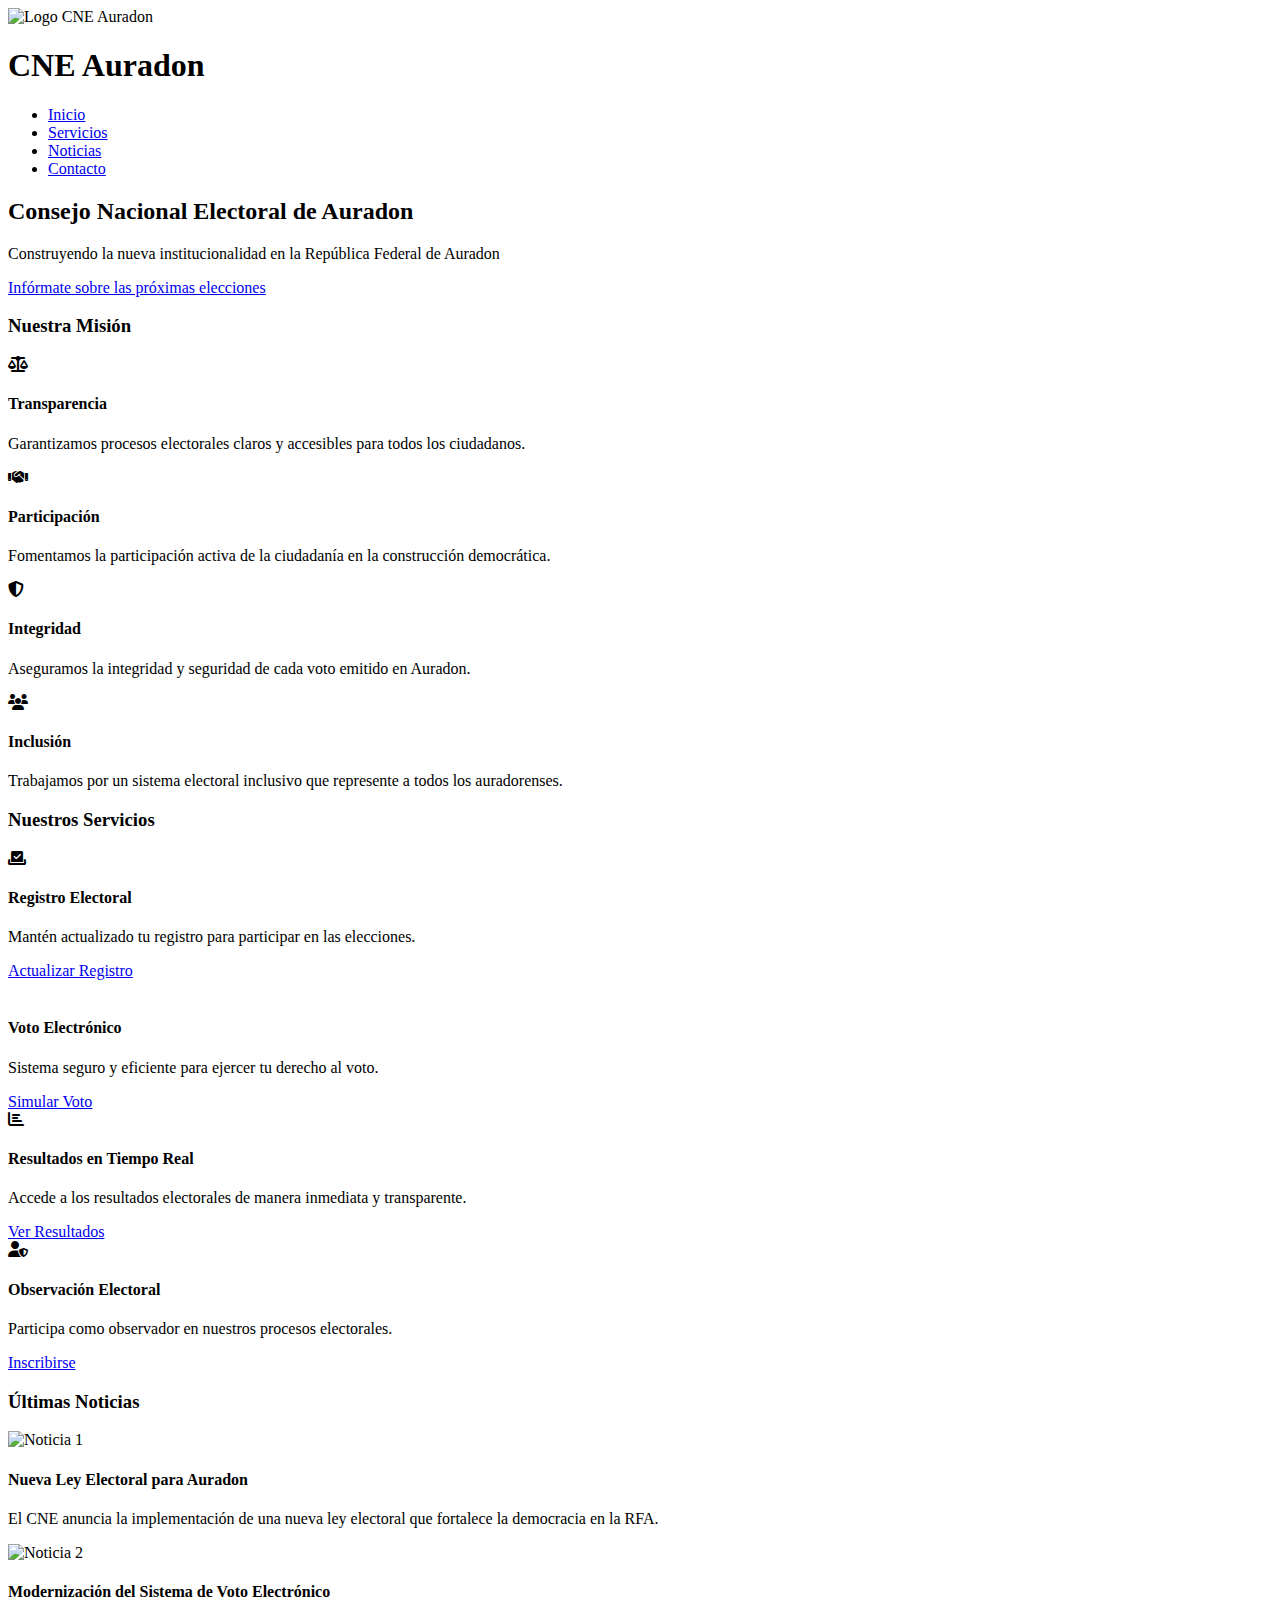
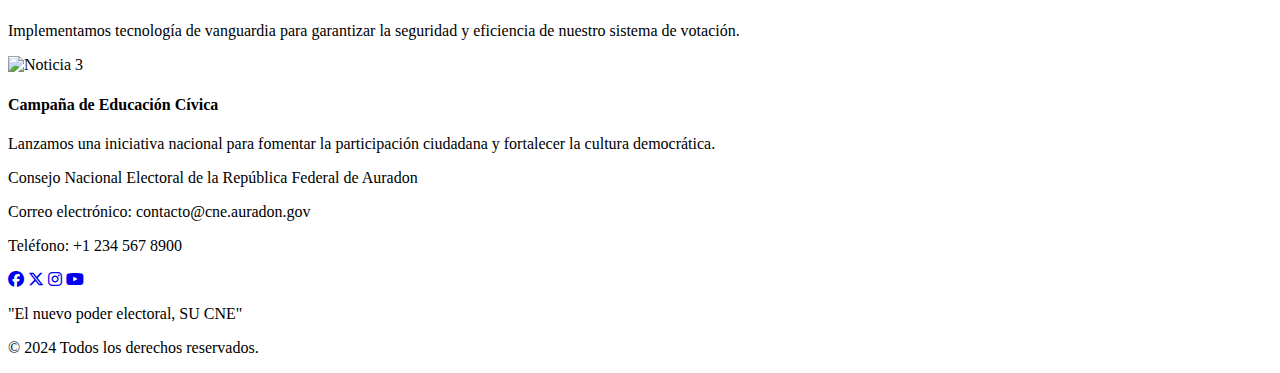
==== index.html @ 39c5f7dd "Update index.html" ====
<!DOCTYPE html>
<html lang="es">
<head>
    <meta charset="UTF-8">
    <meta name="viewport" content="width=device-width, initial-scale=1.0">
    <title>CNE - Consejo Nacional Electoral de Auradon</title>
    <link href="https://cdnjs.cloudflare.com/ajax/libs/font-awesome/6.4.0/css/all.min.css" rel="stylesheet">
    <link href="styles.css" rel="stylesheet">
</head>
<body>
    <header>
        <div class="container header-content">
            <div class="logo">
                <img src="https://via.placeholder.com/60" alt="Logo CNE Auradon">
                <h1>CNE Auradon</h1>
            </div>
            <nav>
                <ul>
                    <li><a href="#inicio">Inicio</a></li>
                    <li><a href="#servicios">Servicios</a></li>
                    <li><a href="#noticias">Noticias</a></li>
                    <li><a href="#contacto">Contacto</a></li>
                </ul>
            </nav>
        </div>
    </header>

    <section id="inicio" class="hero">
        <div class="hero-content">
            <h2>Consejo Nacional Electoral de Auradon</h2>
            <p>Construyendo la nueva institucionalidad en la República Federal de Auradon</p>
            <a href="#" class="btn">Infórmate sobre las próximas elecciones</a>
        </div>
    </section>

    <section class="features">
        <div class="container">
            <h3>Nuestra Misión</h3>
            <div class="feature-grid">
                <div class="feature-item">
                    <i class="fas fa-balance-scale"></i>
                    <h4>Transparencia</h4>
                    <p>Garantizamos procesos electorales claros y accesibles para todos los ciudadanos.</p>
                </div>
                <div class="feature-item">
                    <i class="fas fa-handshake"></i>
                    <h4>Participación</h4>
                    <p>Fomentamos la participación activa de la ciudadanía en la construcción democrática.</p>
                </div>
                <div class="feature-item">
                    <i class="fas fa-shield-alt"></i>
                    <h4>Integridad</h4>
                    <p>Aseguramos la integridad y seguridad de cada voto emitido en Auradon.</p>
                </div>
                <div class="feature-item">
                    <i class="fas fa-users"></i>
                    <h4>Inclusión</h4>
                    <p>Trabajamos por un sistema electoral inclusivo que represente a todos los auradorenses.</p>
                </div>
            </div>
        </div>
    </section>

    <section id="servicios" class="services">
        <div class="container">
            <h3>Nuestros Servicios</h3>
            <div class="service-grid">
                <div class="service-item">
                    <i class="fas fa-vote-yea"></i>
                    <h4>Registro Electoral</h4>
                    <p>Mantén actualizado tu registro para participar en las elecciones.</p>
                    <a href="#" class="btn">Actualizar Registro</a>
                </div>
                <div class="service-item">
                    <i class="fas fa-ballot"></i>
                    <h4>Voto Electrónico</h4>
                    <p>Sistema seguro y eficiente para ejercer tu derecho al voto.</p>
                    <a href="#" class="btn">Simular Voto</a>
                </div>
                <div class="service-item">
                    <i class="fas fa-chart-bar"></i>
                    <h4>Resultados en Tiempo Real</h4>
                    <p>Accede a los resultados electorales de manera inmediata y transparente.</p>
                    <a href="#" class="btn">Ver Resultados</a>
                </div>
                <div class="service-item">
                    <i class="fas fa-user-shield"></i>
                    <h4>Observación Electoral</h4>
                    <p>Participa como observador en nuestros procesos electorales.</p>
                    <a href="#" class="btn">Inscribirse</a>
                </div>
            </div>
        </div>
    </section>

    <section id="noticias" class="news">
        <div class="container">
            <h3>Últimas Noticias</h3>
            <div class="news-grid">
                <div class="news-item">
                    <img src="https://via.placeholder.com/300x200" alt="Noticia 1">
                    <div class="news-content">
                        <h4>Nueva Ley Electoral para Auradon</h4>
                        <p>El CNE anuncia la implementación de una nueva ley electoral que fortalece la democracia en la RFA.</p>
                    </div>
                </div>
                <div class="news-item">
                    <img src="https://via.placeholder.com/300x200" alt="Noticia 2">
                    <div class="news-content">
                        <h4>Modernización del Sistema de Voto Electrónico</h4>
                        <p>Implementamos tecnología de vanguardia para garantizar la seguridad y eficiencia de nuestro sistema de votación.</p>
                    </div>
                </div>
                <div class="news-item">
                    <img src="https://via.placeholder.com/300x200" alt="Noticia 3">
                    <div class="news-content">
                        <h4>Campaña de Educación Cívica</h4>
                        <p>Lanzamos una iniciativa nacional para fomentar la participación ciudadana y fortalecer la cultura democrática.</p>
                    </div>
                </div>
            </div>
        </div>
    </section>

    <footer id="contacto">
        <div class="container footer-content">
            <div class="footer-info">
                <p>Consejo Nacional Electoral de la República Federal de Auradon</p>
                <p>Correo electrónico: contacto@cne.auradon.gov</p>
                <p>Teléfono: +1 234 567 8900</p>
            </div>
            <div class="footer-social">
                <a href="#" target="_blank"><i class="fab fa-facebook"></i></a>
                <a href="#" target="_blank"><i class="fab fa-x-twitter"></i></a>
                <a href="#" target="_blank"><i class="fab fa-instagram"></i></a>
                <a href="#" target="_blank"><i class="fab fa-youtube"></i></a>
            </div>
        </div>
        <div class="slogan">
            <p>"El nuevo poder electoral, SU CNE"</p>
        </div>
        <p>&copy; 2024 Todos los derechos reservados.</p>
    </footer>
</body>
</html>
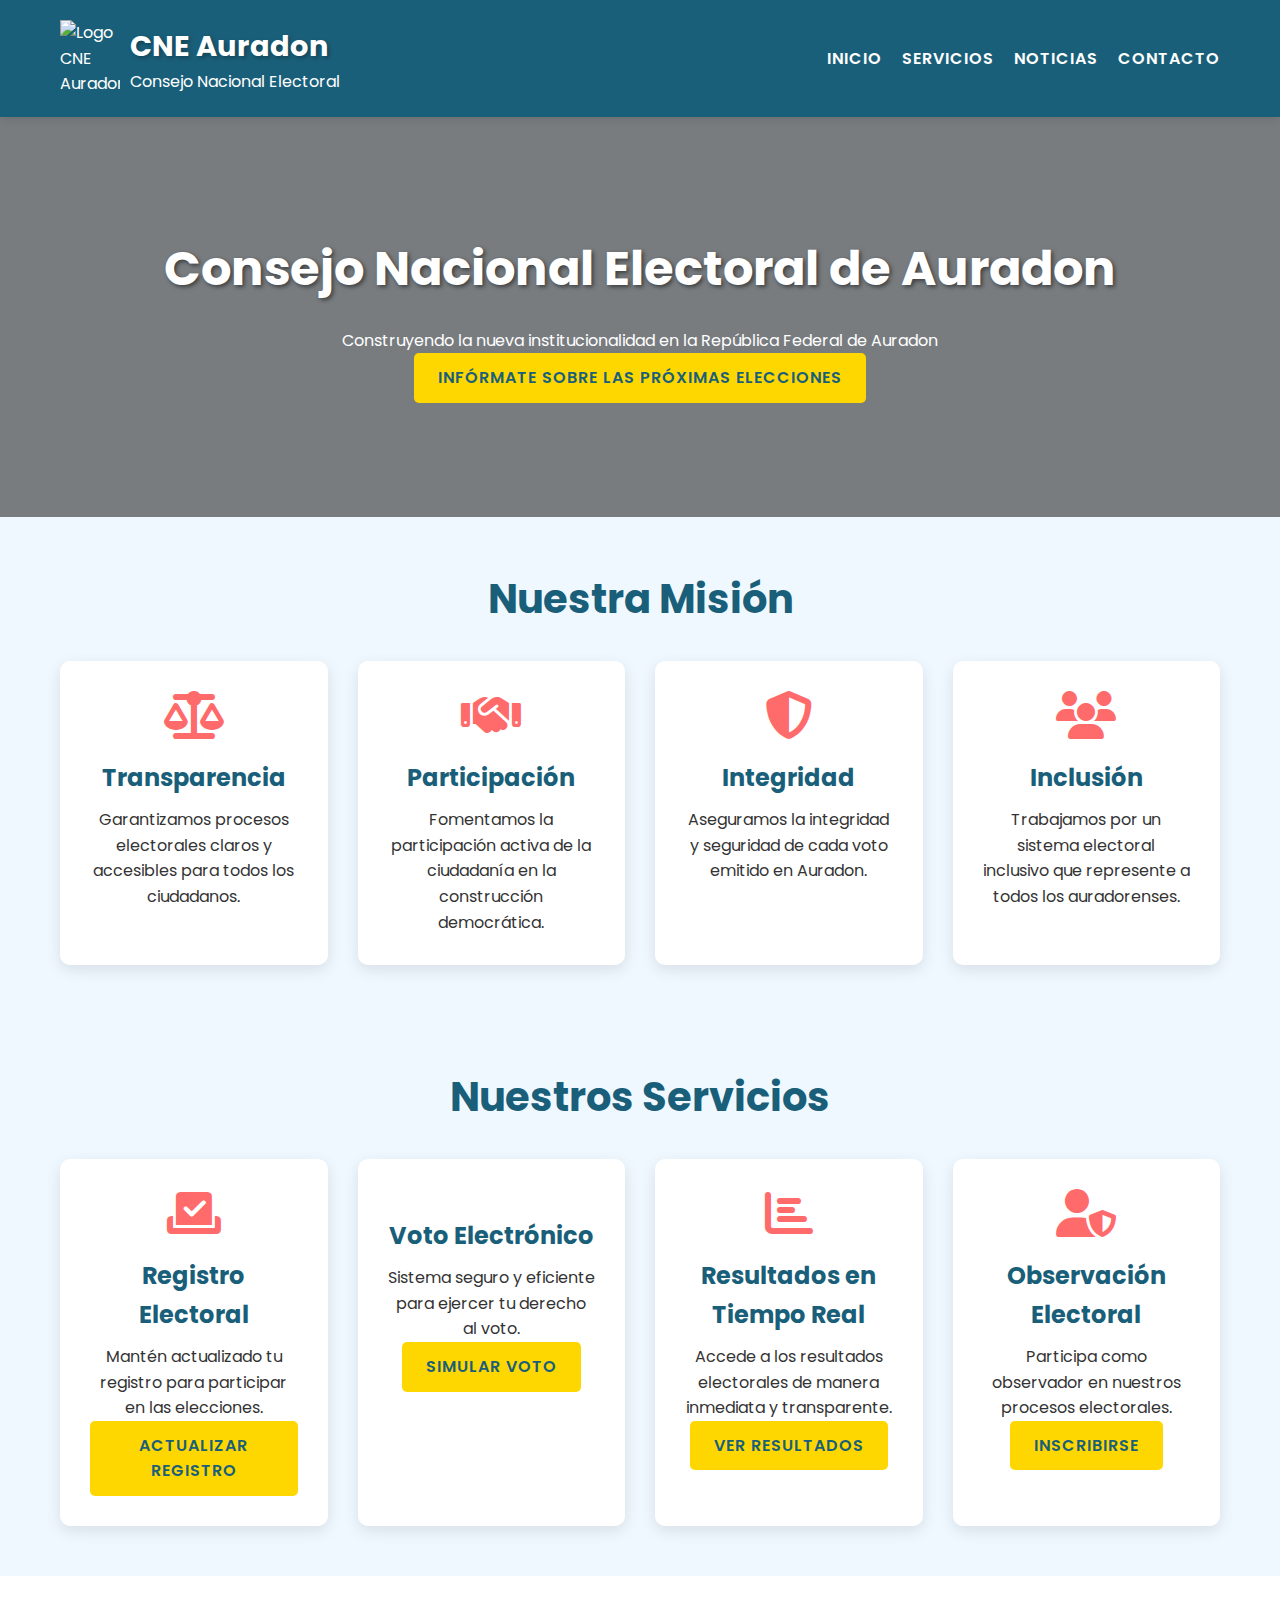
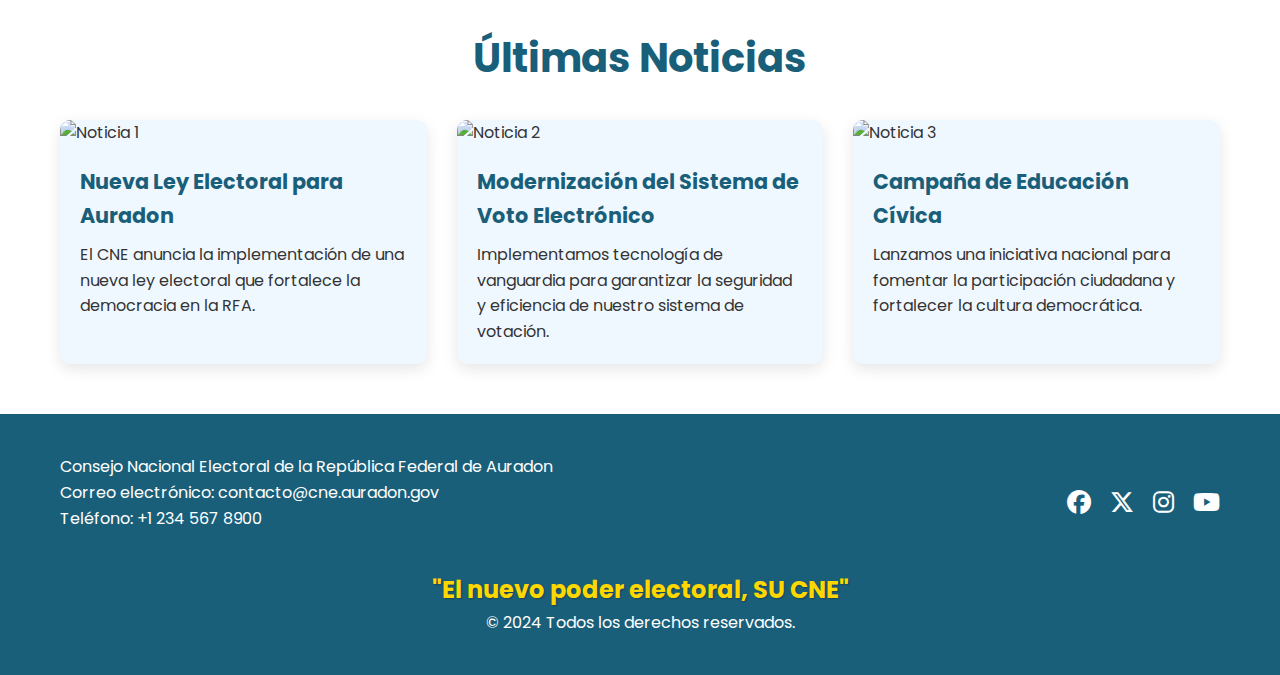
==== commit a0c446a3: "Update index.html" ====
--- a/index.html
+++ b/index.html
@@ -11,8 +11,11 @@
     <header>
         <div class="container header-content">
             <div class="logo">
-                <img src="https://via.placeholder.com/60" alt="Logo CNE Auradon">
-                <h1>CNE Auradon</h1>
+                <img src="images/images.png" alt="Logo CNE Auradon">
+                <div class="logo-text">
+                    <h1>CNE Auradon</h1>
+                    <p>Consejo Nacional Electoral</p>
+                </div>
             </div>
             <nav>
                 <ul>
@@ -24,6 +27,7 @@
             </nav>
         </div>
     </header>
+
 
     <section id="inicio" class="hero">
         <div class="hero-content">
@@ -69,14 +73,15 @@
                     <i class="fas fa-vote-yea"></i>
                     <h4>Registro Electoral</h4>
                     <p>Mantén actualizado tu registro para participar en las elecciones.</p>
-                    <a href="#" class="btn">Actualizar Registro</a>
+                    <a href="registro.html" class="btn">Actualizar Registro</a>
                 </div>
                 <div class="service-item">
-                    <i class="fas fa-ballot"></i>
+                    <i class="fas fa-box-ballot"></i> <!-- Icono agregado -->
                     <h4>Voto Electrónico</h4>
                     <p>Sistema seguro y eficiente para ejercer tu derecho al voto.</p>
                     <a href="#" class="btn">Simular Voto</a>
                 </div>
+                
                 <div class="service-item">
                     <i class="fas fa-chart-bar"></i>
                     <h4>Resultados en Tiempo Real</h4>
--- a/styles.css
+++ b/styles.css
@@ -0,0 +1,287 @@
+@import url('https://fonts.googleapis.com/css2?family=Poppins:wght@300;400;600;700&display=swap');
+
+:root {
+    --primary-color: #1a5f7a;
+    --secondary-color: #ffd700;
+    --background-color: #f0f8ff;
+    --text-color: #333;
+    --highlight-color: #ff6b6b;
+}
+
+* {
+    margin: 0;
+    padding: 0;
+    box-sizing: border-box;
+}
+
+body {
+    font-family: 'Poppins', sans-serif;
+    background-color: var(--background-color);
+    color: var(--text-color);
+    line-height: 1.6;
+}
+
+.container {
+    max-width: 1200px;
+    margin: 0 auto;
+    padding: 0 20px;
+}
+
+header {
+    background-color: var(--primary-color);
+    color: white;
+    padding: 20px 0;
+    box-shadow: 0 2px 10px rgba(0,0,0,0.1);
+}
+
+.header-content {
+    display: flex;
+    justify-content: space-between;
+    align-items: center;
+}
+
+.logo {
+    display: flex;
+    align-items: center;
+}
+
+.logo img {
+    width: 60px;
+    margin-right: 10px;
+}
+
+.logo h1 {
+    font-size: 1.8rem;
+    font-weight: 700;
+    text-shadow: 2px 2px 4px rgba(0,0,0,0.3);
+}
+
+nav ul {
+    display: flex;
+    list-style: none;
+}
+
+nav ul li {
+    margin-left: 20px;
+}
+
+nav ul li a {
+    color: white;
+    text-decoration: none;
+    font-weight: 600;
+    transition: color 0.3s ease;
+    text-transform: uppercase;
+    letter-spacing: 1px;
+}
+
+nav ul li a:hover {
+    color: var(--secondary-color);
+}
+
+.hero {
+    background-image: url('https://via.placeholder.com/1920x600');
+    background-size: cover;
+    background-position: center;
+    height: 400px;
+    display: flex;
+    align-items: center;
+    justify-content: center;
+    text-align: center;
+    color: white;
+    position: relative;
+}
+
+.hero::before {
+    content: '';
+    position: absolute;
+    top: 0;
+    left: 0;
+    right: 0;
+    bottom: 0;
+    background: rgba(0,0,0,0.5);
+}
+
+.hero-content {
+    position: relative;
+    z-index: 1;
+}
+
+.hero h2 {
+    font-size: 3rem;
+    margin-bottom: 20px;
+    text-shadow: 2px 2px 4px rgba(0,0,0,0.5);
+}
+
+.btn {
+    display: inline-block;
+    background-color: var(--secondary-color);
+    color: var(--primary-color);
+    padding: 12px 24px;
+    text-decoration: none;
+    border-radius: 5px;
+    transition: all 0.3s ease;
+    font-weight: 600;
+    text-transform: uppercase;
+    letter-spacing: 1px;
+}
+
+.btn:hover {
+    background-color: #e6c200;
+    transform: translateY(-3px);
+    box-shadow: 0 4px 8px rgba(0,0,0,0.2);
+}
+
+.features, .services {
+    padding: 50px 0;
+}
+
+.features h3, .services h3 {
+    text-align: center;
+    margin-bottom: 30px;
+    font-size: 2.5rem;
+    color: var(--primary-color);
+}
+
+.feature-grid, .service-grid {
+    display: grid;
+    grid-template-columns: repeat(auto-fit, minmax(250px, 1fr));
+    gap: 30px;
+}
+
+.feature-item, .service-item {
+    background-color: white;
+    padding: 30px;
+    border-radius: 10px;
+    box-shadow: 0 5px 15px rgba(0,0,0,0.1);
+    text-align: center;
+    transition: transform 0.3s ease;
+}
+
+.feature-item:hover, .service-item:hover {
+    transform: translateY(-5px);
+}
+
+.feature-item i, .service-item i {
+    font-size: 3rem;
+    color: var(--highlight-color);
+    margin-bottom: 20px;
+}
+
+.feature-item h4, .service-item h4 {
+    color: var(--primary-color);
+    font-size: 1.5rem;
+    margin-bottom: 10px;
+}
+
+.news {
+    padding: 50px 0;
+    background-color: white;
+}
+
+.news h3 {
+    text-align: center;
+    margin-bottom: 30px;
+    font-size: 2.5rem;
+    color: var(--primary-color);
+}
+
+.news-grid {
+    display: grid;
+    grid-template-columns: repeat(auto-fit, minmax(300px, 1fr));
+    gap: 30px;
+}
+
+.news-item {
+    background-color: var(--background-color);
+    border-radius: 10px;
+    overflow: hidden;
+    box-shadow: 0 5px 15px rgba(0,0,0,0.1);
+    transition: transform 0.3s ease;
+}
+
+.news-item:hover {
+    transform: translateY(-5px);
+}
+
+.news-item img {
+    width: 100%;
+    height: 200px;
+    object-fit: cover;
+}
+
+.news-content {
+    padding: 20px;
+}
+
+.news-item h4 {
+    margin-bottom: 10px;
+    color: var(--primary-color);
+    font-size: 1.3rem;
+}
+
+footer {
+    background-color: var(--primary-color);
+    color: white;
+    padding: 40px 0;
+    text-align: center;
+}
+
+.footer-content {
+    display: flex;
+    justify-content: space-between;
+    align-items: center;
+    flex-wrap: wrap;
+}
+
+.footer-info {
+    flex: 1;
+    text-align: left;
+    margin-bottom: 20px;
+}
+
+.footer-social {
+    flex: 1;
+    text-align: right;
+}
+
+.footer-social a {
+    color: white;
+    font-size: 1.5rem;
+    margin-left: 15px;
+    transition: color 0.3s ease;
+}
+
+.footer-social a:hover {
+    color: var(--secondary-color);
+}
+
+.slogan {
+    font-size: 1.5rem;
+    font-weight: 700;
+    margin-top: 20px;
+    color: var(--secondary-color);
+    text-shadow: 1px 1px 2px rgba(0,0,0,0.3);
+}
+
+@media (max-width: 768px) {
+    .header-content {
+        flex-direction: column;
+    }
+
+    nav ul {
+        margin-top: 20px;
+    }
+
+    .hero h2 {
+        font-size: 2rem;
+    }
+
+    .footer-content {
+        flex-direction: column;
+    }
+
+    .footer-info, .footer-social {
+        text-align: center;
+        margin-bottom: 20px;
+    }
+}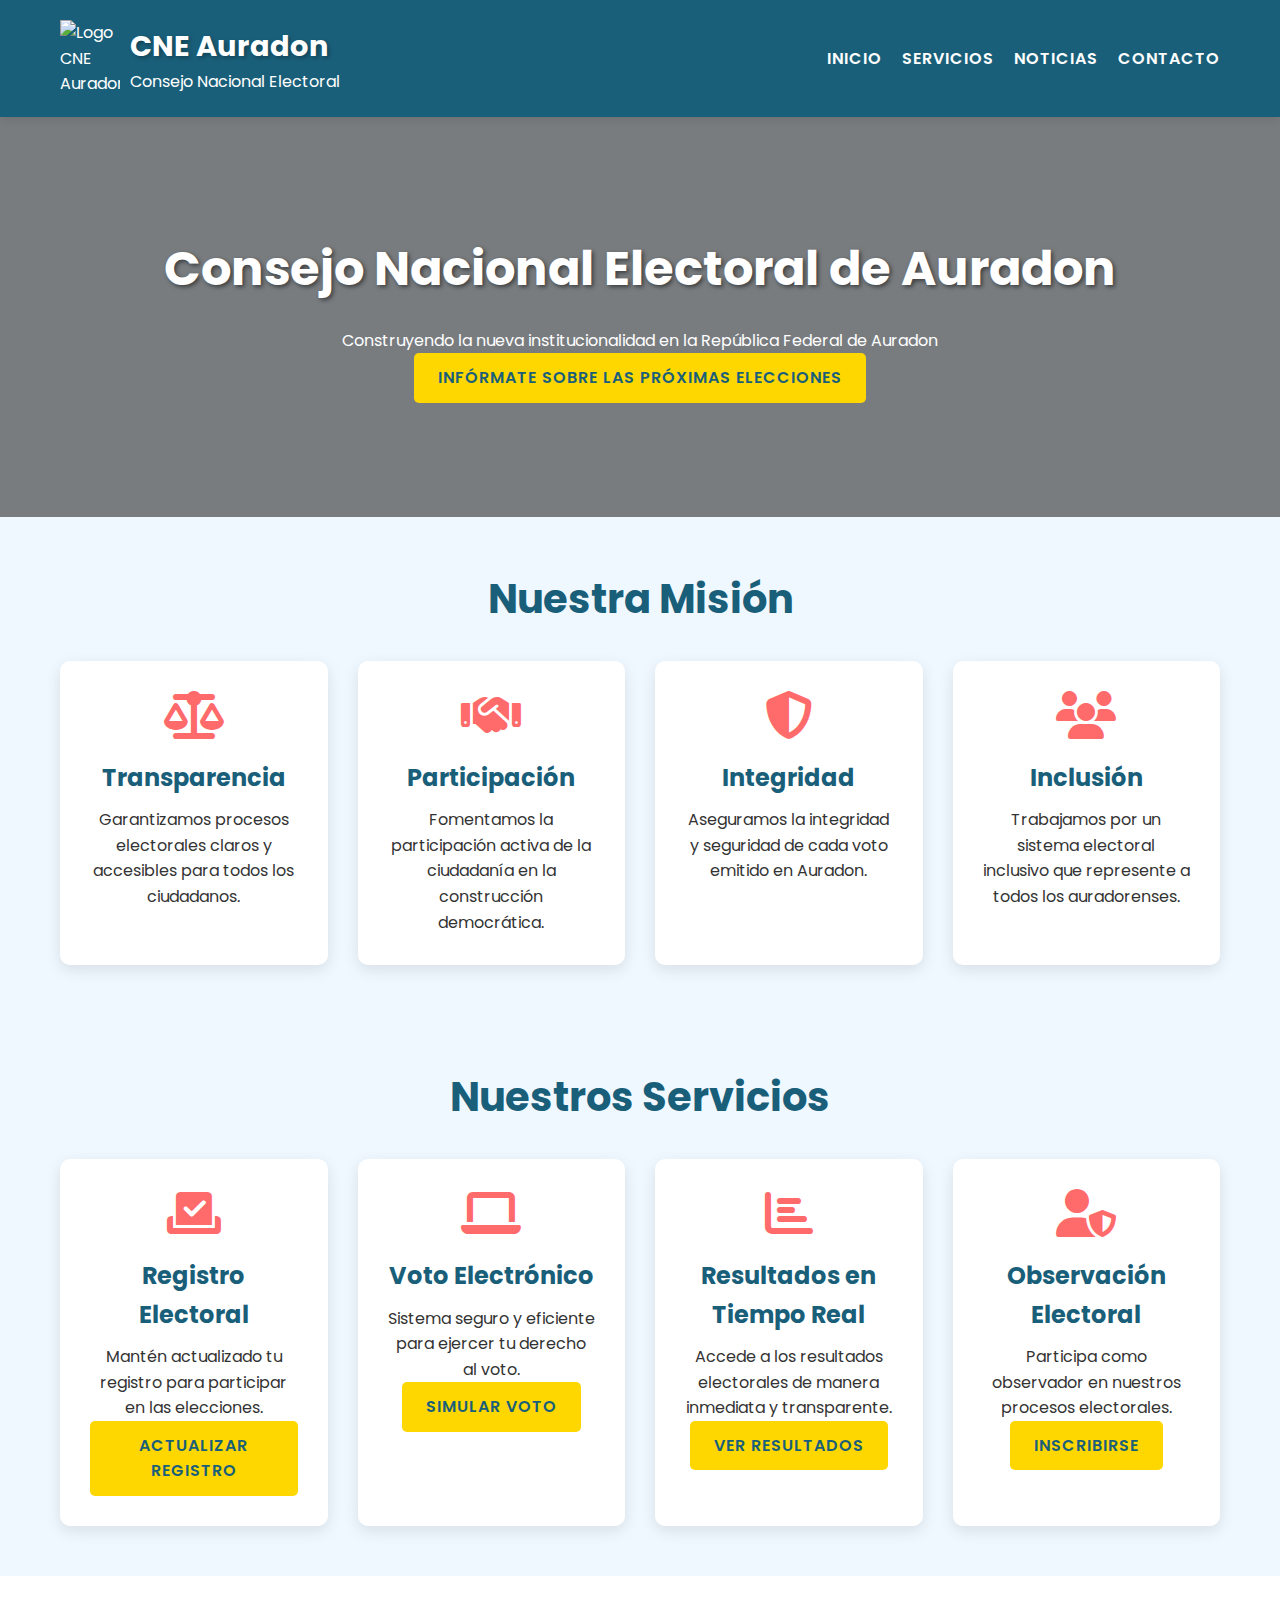
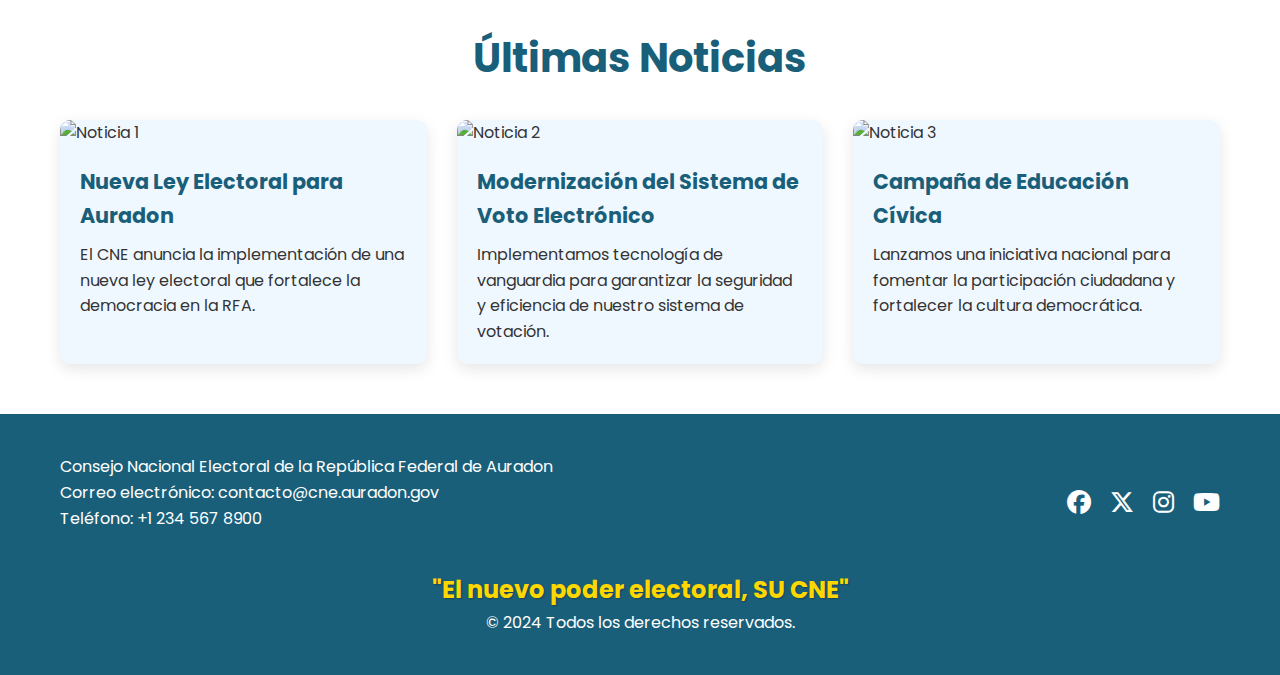
==== commit 709cbf6c: "Update index.html" ====
--- a/index.html
+++ b/index.html
@@ -76,10 +76,10 @@
                     <a href="registro.html" class="btn">Actualizar Registro</a>
                 </div>
                 <div class="service-item">
-                    <i class="fas fa-box-ballot"></i> <!-- Icono agregado -->
+                    <i class="fas fa-laptop"></i> <!-- Icono agregado -->
                     <h4>Voto Electrónico</h4>
                     <p>Sistema seguro y eficiente para ejercer tu derecho al voto.</p>
-                    <a href="#" class="btn">Simular Voto</a>
+                    <a href="voto-electronico.html" class="btn">Simular Voto</a>
                 </div>
                 
                 <div class="service-item">
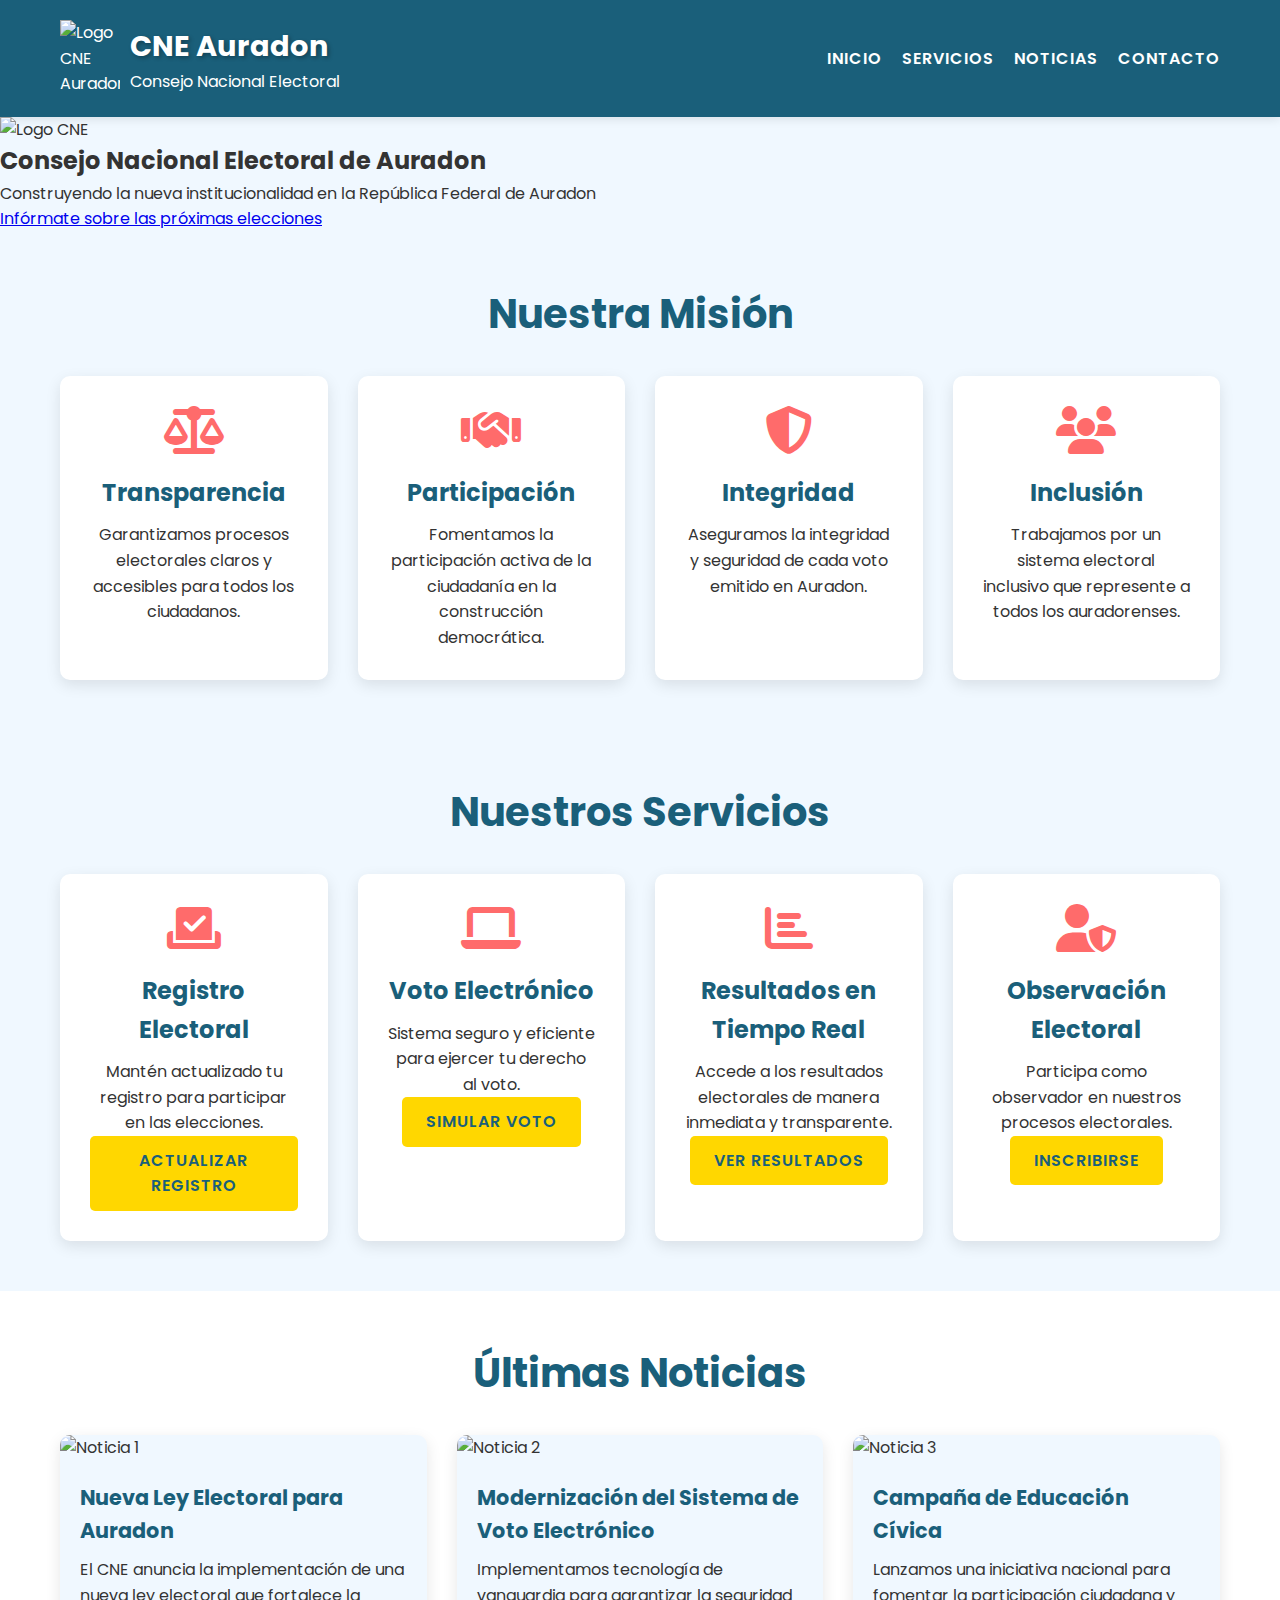
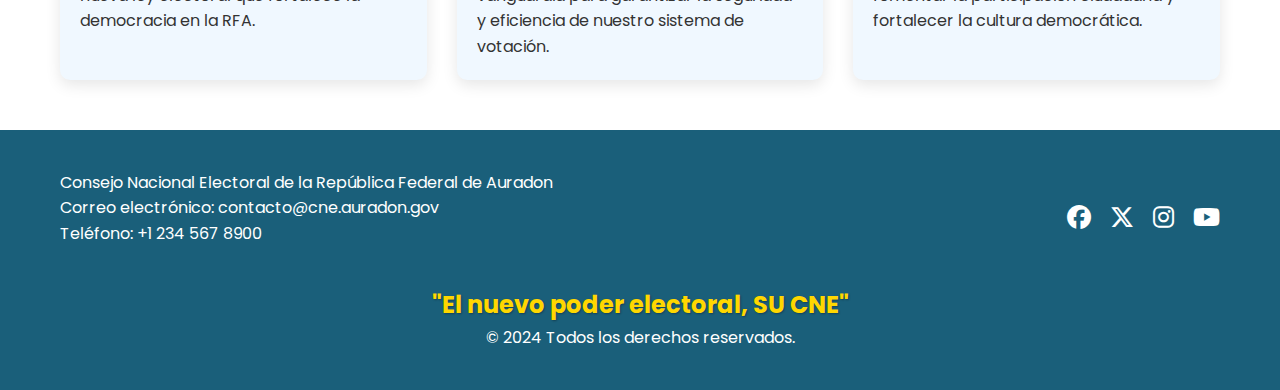
==== commit 697ac937: "Update index.html" ====
--- a/index.html
+++ b/index.html
@@ -29,11 +29,13 @@
     </header>
 
 
-    <section id="inicio" class="hero">
-        <div class="hero-content">
+    <section class="banner">
+        <!-- Imagen de fondo con el logo del CNE -->
+        <img src="images/images.png" alt="Logo CNE" class="cne-logo">
+        <div class="banner-text">
             <h2>Consejo Nacional Electoral de Auradon</h2>
             <p>Construyendo la nueva institucionalidad en la República Federal de Auradon</p>
-            <a href="#" class="btn">Infórmate sobre las próximas elecciones</a>
+            <a href="proximas-elecciones.html" class="cta-button">Infórmate sobre las próximas elecciones</a>
         </div>
     </section>
 
@@ -86,7 +88,7 @@
                     <i class="fas fa-chart-bar"></i>
                     <h4>Resultados en Tiempo Real</h4>
                     <p>Accede a los resultados electorales de manera inmediata y transparente.</p>
-                    <a href="#" class="btn">Ver Resultados</a>
+                    <a href="resultados.html" class="btn">Ver Resultados</a>
                 </div>
                 <div class="service-item">
                     <i class="fas fa-user-shield"></i>
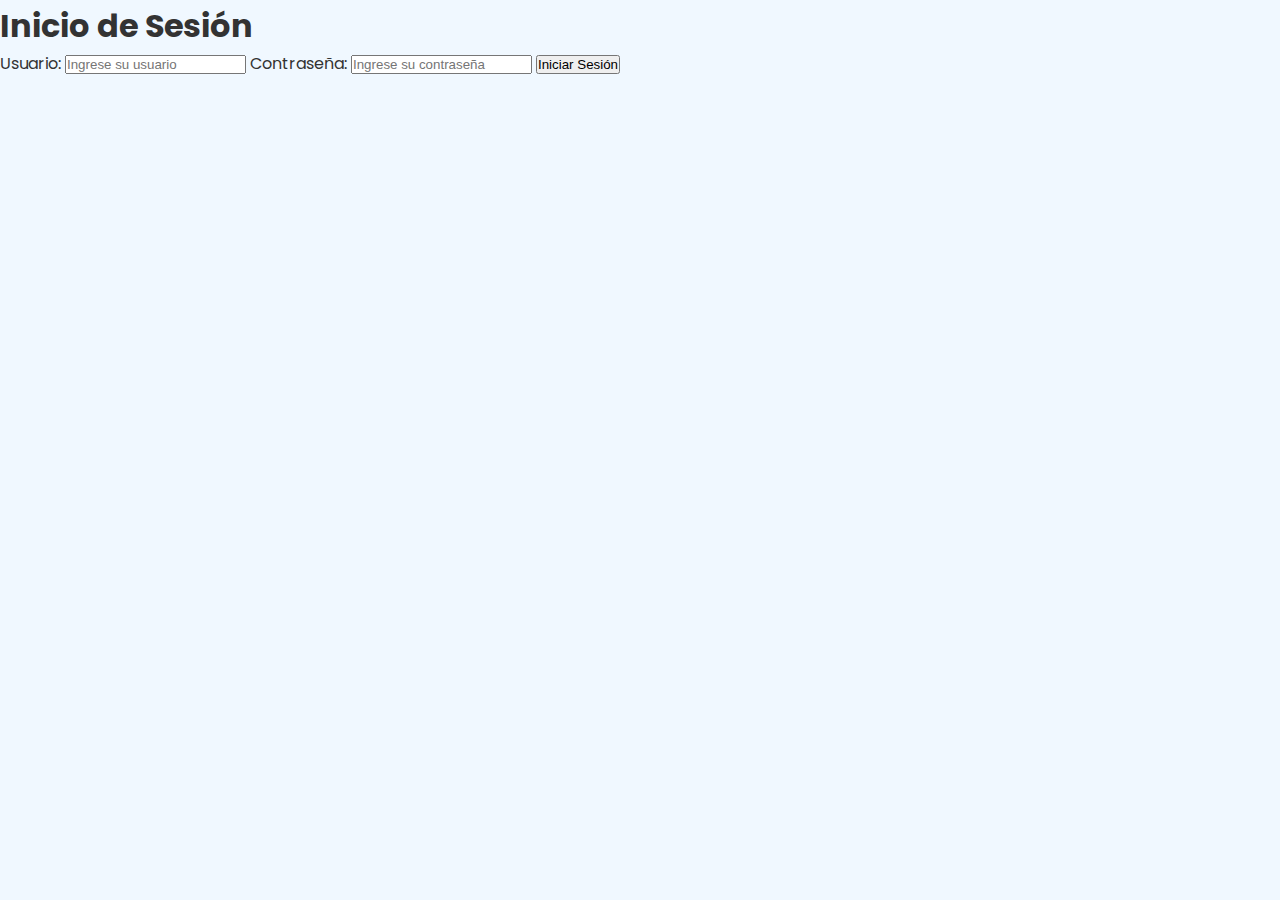
==== commit 9d88e278: "Update index.html" ====
--- a/index.html
+++ b/index.html
@@ -3,150 +3,21 @@
 <head>
     <meta charset="UTF-8">
     <meta name="viewport" content="width=device-width, initial-scale=1.0">
-    <title>CNE - Consejo Nacional Electoral de Auradon</title>
-    <link href="https://cdnjs.cloudflare.com/ajax/libs/font-awesome/6.4.0/css/all.min.css" rel="stylesheet">
-    <link href="styles.css" rel="stylesheet">
+    <title>Gestión de Notas - Inicio de Sesión</title>
+    <link rel="stylesheet" href="styles.css">
 </head>
 <body>
-    <header>
-        <div class="container header-content">
-            <div class="logo">
-                <img src="images/images.png" alt="Logo CNE Auradon">
-                <div class="logo-text">
-                    <h1>CNE Auradon</h1>
-                    <p>Consejo Nacional Electoral</p>
-                </div>
-            </div>
-            <nav>
-                <ul>
-                    <li><a href="#inicio">Inicio</a></li>
-                    <li><a href="#servicios">Servicios</a></li>
-                    <li><a href="#noticias">Noticias</a></li>
-                    <li><a href="#contacto">Contacto</a></li>
-                </ul>
-            </nav>
-        </div>
-    </header>
+    <div class="login-container">
+        <h1>Inicio de Sesión</h1>
+        <form action="principal.html" method="POST">
+            <label for="username">Usuario:</label>
+            <input type="text" id="username" name="username" placeholder="Ingrese su usuario" required>
 
+            <label for="password">Contraseña:</label>
+            <input type="password" id="password" name="password" placeholder="Ingrese su contraseña" required>
 
-    <section class="banner">
-        <!-- Imagen de fondo con el logo del CNE -->
-        <img src="images/images.png" alt="Logo CNE" class="cne-logo">
-        <div class="banner-text">
-            <h2>Consejo Nacional Electoral de Auradon</h2>
-            <p>Construyendo la nueva institucionalidad en la República Federal de Auradon</p>
-            <a href="proximas-elecciones.html" class="cta-button">Infórmate sobre las próximas elecciones</a>
-        </div>
-    </section>
-
-    <section class="features">
-        <div class="container">
-            <h3>Nuestra Misión</h3>
-            <div class="feature-grid">
-                <div class="feature-item">
-                    <i class="fas fa-balance-scale"></i>
-                    <h4>Transparencia</h4>
-                    <p>Garantizamos procesos electorales claros y accesibles para todos los ciudadanos.</p>
-                </div>
-                <div class="feature-item">
-                    <i class="fas fa-handshake"></i>
-                    <h4>Participación</h4>
-                    <p>Fomentamos la participación activa de la ciudadanía en la construcción democrática.</p>
-                </div>
-                <div class="feature-item">
-                    <i class="fas fa-shield-alt"></i>
-                    <h4>Integridad</h4>
-                    <p>Aseguramos la integridad y seguridad de cada voto emitido en Auradon.</p>
-                </div>
-                <div class="feature-item">
-                    <i class="fas fa-users"></i>
-                    <h4>Inclusión</h4>
-                    <p>Trabajamos por un sistema electoral inclusivo que represente a todos los auradorenses.</p>
-                </div>
-            </div>
-        </div>
-    </section>
-
-    <section id="servicios" class="services">
-        <div class="container">
-            <h3>Nuestros Servicios</h3>
-            <div class="service-grid">
-                <div class="service-item">
-                    <i class="fas fa-vote-yea"></i>
-                    <h4>Registro Electoral</h4>
-                    <p>Mantén actualizado tu registro para participar en las elecciones.</p>
-                    <a href="registro.html" class="btn">Actualizar Registro</a>
-                </div>
-                <div class="service-item">
-                    <i class="fas fa-laptop"></i> <!-- Icono agregado -->
-                    <h4>Voto Electrónico</h4>
-                    <p>Sistema seguro y eficiente para ejercer tu derecho al voto.</p>
-                    <a href="voto-electronico.html" class="btn">Simular Voto</a>
-                </div>
-                
-                <div class="service-item">
-                    <i class="fas fa-chart-bar"></i>
-                    <h4>Resultados en Tiempo Real</h4>
-                    <p>Accede a los resultados electorales de manera inmediata y transparente.</p>
-                    <a href="resultados.html" class="btn">Ver Resultados</a>
-                </div>
-                <div class="service-item">
-                    <i class="fas fa-user-shield"></i>
-                    <h4>Observación Electoral</h4>
-                    <p>Participa como observador en nuestros procesos electorales.</p>
-                    <a href="#" class="btn">Inscribirse</a>
-                </div>
-            </div>
-        </div>
-    </section>
-
-    <section id="noticias" class="news">
-        <div class="container">
-            <h3>Últimas Noticias</h3>
-            <div class="news-grid">
-                <div class="news-item">
-                    <img src="https://via.placeholder.com/300x200" alt="Noticia 1">
-                    <div class="news-content">
-                        <h4>Nueva Ley Electoral para Auradon</h4>
-                        <p>El CNE anuncia la implementación de una nueva ley electoral que fortalece la democracia en la RFA.</p>
-                    </div>
-                </div>
-                <div class="news-item">
-                    <img src="https://via.placeholder.com/300x200" alt="Noticia 2">
-                    <div class="news-content">
-                        <h4>Modernización del Sistema de Voto Electrónico</h4>
-                        <p>Implementamos tecnología de vanguardia para garantizar la seguridad y eficiencia de nuestro sistema de votación.</p>
-                    </div>
-                </div>
-                <div class="news-item">
-                    <img src="https://via.placeholder.com/300x200" alt="Noticia 3">
-                    <div class="news-content">
-                        <h4>Campaña de Educación Cívica</h4>
-                        <p>Lanzamos una iniciativa nacional para fomentar la participación ciudadana y fortalecer la cultura democrática.</p>
-                    </div>
-                </div>
-            </div>
-        </div>
-    </section>
-
-    <footer id="contacto">
-        <div class="container footer-content">
-            <div class="footer-info">
-                <p>Consejo Nacional Electoral de la República Federal de Auradon</p>
-                <p>Correo electrónico: contacto@cne.auradon.gov</p>
-                <p>Teléfono: +1 234 567 8900</p>
-            </div>
-            <div class="footer-social">
-                <a href="#" target="_blank"><i class="fab fa-facebook"></i></a>
-                <a href="#" target="_blank"><i class="fab fa-x-twitter"></i></a>
-                <a href="#" target="_blank"><i class="fab fa-instagram"></i></a>
-                <a href="#" target="_blank"><i class="fab fa-youtube"></i></a>
-            </div>
-        </div>
-        <div class="slogan">
-            <p>"El nuevo poder electoral, SU CNE"</p>
-        </div>
-        <p>&copy; 2024 Todos los derechos reservados.</p>
-    </footer>
+            <button type="submit">Iniciar Sesión</button>
+        </form>
+    </div>
 </body>
-</html>+</html>
--- a/styles.css
+++ b/styles.css
@@ -8,6 +8,7 @@
     --highlight-color: #ff6b6b;
 }
 
+
 * {
     margin: 0;
     padding: 0;
@@ -40,21 +41,16 @@
     align-items: center;
 }
 
-.logo {
-    display: flex;
-    align-items: center;
-}
-
-.logo img {
-    width: 60px;
-    margin-right: 10px;
-}
-
-.logo h1 {
-    font-size: 1.8rem;
-    font-weight: 700;
-    text-shadow: 2px 2px 4px rgba(0,0,0,0.3);
-}
+@import url('https://fonts.googleapis.com/css2?family=Poppins:wght@300;400;600;700&display=swap');
+
+:root {
+    --primary-color: #1a5f7a;
+    --secondary-color: #ffd700;
+    --background-color: #f0f8ff;
+    --text-color: #333;
+    --highlight-color: #ff6b6b;
+}
+
 
 nav ul {
     display: flex;
@@ -268,20 +264,189 @@
         flex-direction: column;
     }
 
+    .logo {
+        margin-bottom: 20px;
+    }
+
+    .logo img {
+        width: 100px;
+    }
+
+    .logo h1 {
+        font-size: 2rem;
+    }
+
+    .logo p {
+        font-size: 1rem;
+    }
+
     nav ul {
         margin-top: 20px;
     }
-
-    .hero h2 {
-        font-size: 2rem;
-    }
-
-    .footer-content {
-        flex-direction: column;
-    }
-
-    .footer-info, .footer-social {
-        text-align: center;
-        margin-bottom: 20px;
-    }
-}+/* Estilos para la página de Registro Electoral */
+.registro {
+    padding: 50px 0;
+    background-color: var(--background-color);
+    text-align: center;
+}
+
+.registro h2 {
+    font-size: 2.5rem;
+    color: var(--primary-color);
+    margin-bottom: 20px;
+}
+
+.registro p {
+    margin-bottom: 30px;
+    color: var(--text-color);
+    font-size: 1.2rem;
+}
+
+.form-registro {
+    max-width: 600px;
+    margin: 0 auto;
+    background-color: white;
+    padding: 30px;
+    border-radius: 10px;
+    box-shadow: 0 5px 15px rgba(0,0,0,0.1);
+}
+
+.form-group {
+    margin-bottom: 20px;
+    text-align: left;
+}
+
+.form-group label {
+    display: block;
+    margin-bottom: 5px;
+    font-weight: 600;
+    color: var(--primary-color);
+}
+
+.form-group input, .form-group select {
+    width: 100%;
+    padding: 12px;
+    border: 1px solid #ccc;
+    border-radius: 5px;
+    font-size: 1rem;
+}
+
+.form-group input:focus, .form-group select:focus {
+    border-color: var(--primary-color);
+    outline: none;
+}
+
+.form-group button {
+    display: block;
+    width: 100%;
+    padding: 12px;
+    background-color: var(--primary-color);
+    color: white;
+    font-size: 1.2rem;
+    font-weight: 600;
+    border: none;
+    border-radius: 5px;
+    cursor: pointer;
+    transition: background-color 0.3s ease;
+}
+
+.form-group button:hover {
+    background-color: var(--highlight-color);
+}
+/* Sección del banner con la imagen de fondo */
+.banner {
+    position: relative;
+    background-image: url('fondo_banner.jpg'); /* Reemplaza con la ruta de tu imagen */
+    background-size: cover;
+    background-position: center;
+    height: 600px;
+    display: flex;
+    justify-content: center;
+    align-items: center;
+    color: white;
+    text-align: center;
+}
+.construction-banner {
+    position: fixed;
+    top: 0;
+    width: 100%;
+    background-color: #ffcc00;
+    color: #333;
+    text-align: center;
+    padding: 10px 0;
+    font-size: 18px;
+    font-weight: bold;
+    z-index: 1000;
+}
+.construction-banner i {
+    margin-right: 8px;
+}
+.banner {
+    position: relative;
+    width: 100%;
+    height: 500px;
+    overflow: hidden;
+}
+
+.banner .cne-logo {
+    width: 100%;
+    height: 100%;
+    object-fit: cover;
+    position: absolute;
+    top: 0;
+    left: 0;
+    z-index: 1;
+}
+
+.banner-text {
+    position: absolute;
+    top: 50%;
+    left: 50%;
+    transform: translate(-50%, -50%);
+    text-align: center;
+    color: #ffffff;
+    z-index: 2;
+    width: 80%;
+    max-width: 800px;
+}
+
+.banner-text h2 {
+    font-size: 2.5em;
+    margin-bottom: 20px;
+    text-shadow: 2px 2px 4px rgba(0, 0, 0, 0.5);
+}
+
+.banner-text p {
+    font-size: 1.2em;
+    margin-bottom: 30px;
+    text-shadow: 1px 1px 2px rgba(0, 0, 0, 0.5);
+}
+
+.cta-button {
+    display: inline-block;
+    padding: 12px 24px;
+    background-color: #007bff;
+    color: #ffffff;
+    text-decoration: none;
+    border-radius: 5px;
+    font-weight: bold;
+    transition: background-color 0.3s ease;
+}
+
+.cta-button:hover {
+    background-color: #0056b3;
+}
+
+@media (max-width: 768px) {
+    .banner {
+        height: 400px;
+    }
+
+    .banner-text h2 {
+        font-size: 2em;
+    }
+
+    .banner-text p {
+        font-size: 1em;
+    }
+}}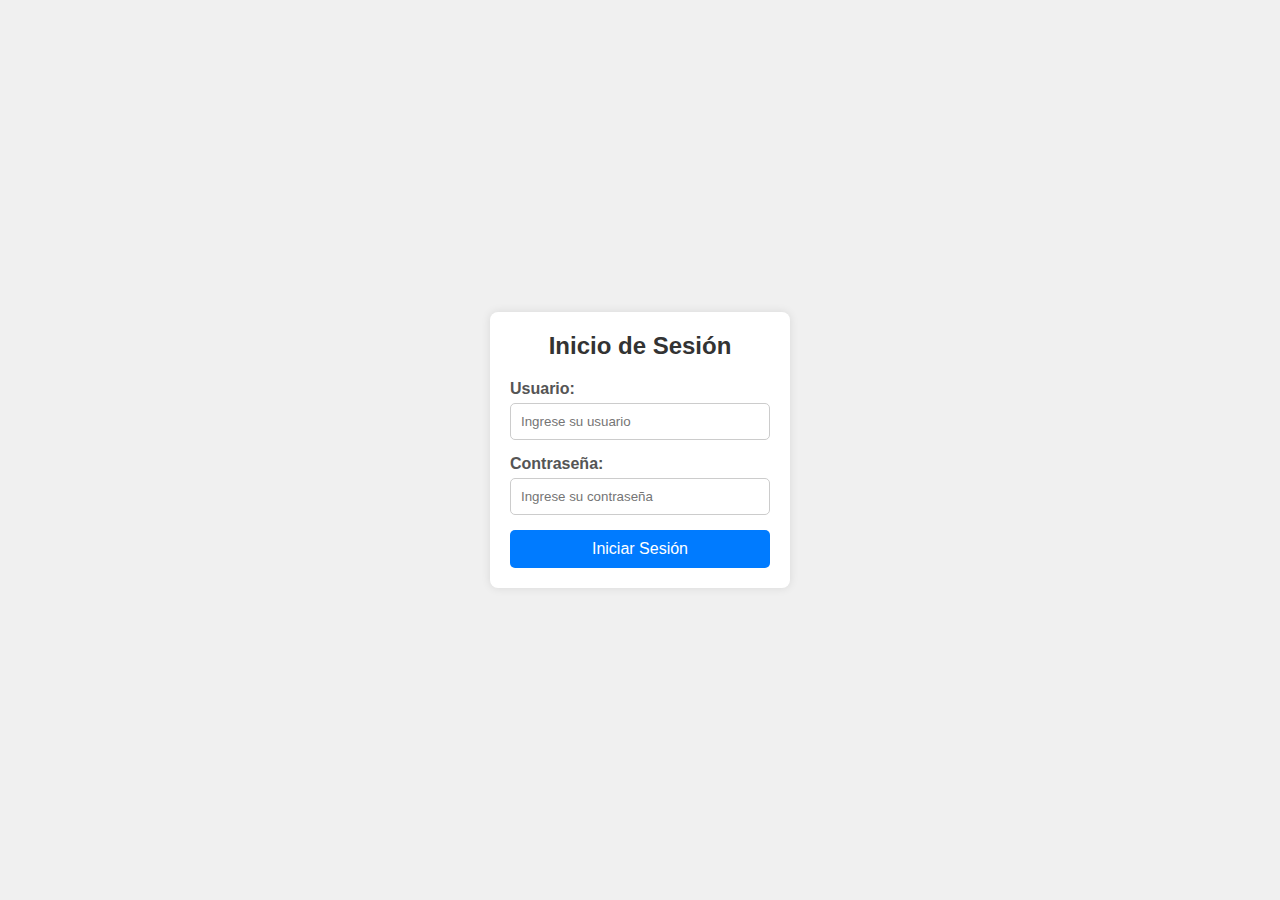
==== commit 6e259aed: "Update index.html" ====
--- a/index.html
+++ b/index.html
@@ -9,7 +9,7 @@
 <body>
     <div class="login-container">
         <h1>Inicio de Sesión</h1>
-        <form action="principal.html" method="POST">
+        <form action="/" method="POST">
             <label for="username">Usuario:</label>
             <input type="text" id="username" name="username" placeholder="Ingrese su usuario" required>
 
--- a/styles.css
+++ b/styles.css
@@ -1,14 +1,4 @@
-@import url('https://fonts.googleapis.com/css2?family=Poppins:wght@300;400;600;700&display=swap');
-
-:root {
-    --primary-color: #1a5f7a;
-    --secondary-color: #ffd700;
-    --background-color: #f0f8ff;
-    --text-color: #333;
-    --highlight-color: #ff6b6b;
-}
-
-
+/* Reset básico */
 * {
     margin: 0;
     padding: 0;
@@ -16,437 +6,90 @@
 }
 
 body {
-    font-family: 'Poppins', sans-serif;
-    background-color: var(--background-color);
-    color: var(--text-color);
-    line-height: 1.6;
+    font-family: Arial, sans-serif;
+    background-color: #f0f0f0;
+    display: flex;
+    justify-content: center;
+    align-items: center;
+    height: 100vh;
 }
 
-.container {
-    max-width: 1200px;
-    margin: 0 auto;
-    padding: 0 20px;
-}
-
-header {
-    background-color: var(--primary-color);
-    color: white;
-    padding: 20px 0;
-    box-shadow: 0 2px 10px rgba(0,0,0,0.1);
-}
-
-.header-content {
-    display: flex;
-    justify-content: space-between;
-    align-items: center;
-}
-
-@import url('https://fonts.googleapis.com/css2?family=Poppins:wght@300;400;600;700&display=swap');
-
-:root {
-    --primary-color: #1a5f7a;
-    --secondary-color: #ffd700;
-    --background-color: #f0f8ff;
-    --text-color: #333;
-    --highlight-color: #ff6b6b;
-}
-
-
-nav ul {
-    display: flex;
-    list-style: none;
-}
-
-nav ul li {
-    margin-left: 20px;
-}
-
-nav ul li a {
-    color: white;
-    text-decoration: none;
-    font-weight: 600;
-    transition: color 0.3s ease;
-    text-transform: uppercase;
-    letter-spacing: 1px;
-}
-
-nav ul li a:hover {
-    color: var(--secondary-color);
-}
-
-.hero {
-    background-image: url('https://via.placeholder.com/1920x600');
-    background-size: cover;
-    background-position: center;
-    height: 400px;
-    display: flex;
-    align-items: center;
-    justify-content: center;
-    text-align: center;
-    color: white;
-    position: relative;
-}
-
-.hero::before {
-    content: '';
-    position: absolute;
-    top: 0;
-    left: 0;
-    right: 0;
-    bottom: 0;
-    background: rgba(0,0,0,0.5);
-}
-
-.hero-content {
-    position: relative;
-    z-index: 1;
-}
-
-.hero h2 {
-    font-size: 3rem;
-    margin-bottom: 20px;
-    text-shadow: 2px 2px 4px rgba(0,0,0,0.5);
-}
-
-.btn {
-    display: inline-block;
-    background-color: var(--secondary-color);
-    color: var(--primary-color);
-    padding: 12px 24px;
-    text-decoration: none;
-    border-radius: 5px;
-    transition: all 0.3s ease;
-    font-weight: 600;
-    text-transform: uppercase;
-    letter-spacing: 1px;
-}
-
-.btn:hover {
-    background-color: #e6c200;
-    transform: translateY(-3px);
-    box-shadow: 0 4px 8px rgba(0,0,0,0.2);
-}
-
-.features, .services {
-    padding: 50px 0;
-}
-
-.features h3, .services h3 {
-    text-align: center;
-    margin-bottom: 30px;
-    font-size: 2.5rem;
-    color: var(--primary-color);
-}
-
-.feature-grid, .service-grid {
-    display: grid;
-    grid-template-columns: repeat(auto-fit, minmax(250px, 1fr));
-    gap: 30px;
-}
-
-.feature-item, .service-item {
-    background-color: white;
-    padding: 30px;
-    border-radius: 10px;
-    box-shadow: 0 5px 15px rgba(0,0,0,0.1);
-    text-align: center;
-    transition: transform 0.3s ease;
-}
-
-.feature-item:hover, .service-item:hover {
-    transform: translateY(-5px);
-}
-
-.feature-item i, .service-item i {
-    font-size: 3rem;
-    color: var(--highlight-color);
-    margin-bottom: 20px;
-}
-
-.feature-item h4, .service-item h4 {
-    color: var(--primary-color);
-    font-size: 1.5rem;
-    margin-bottom: 10px;
-}
-
-.news {
-    padding: 50px 0;
-    background-color: white;
-}
-
-.news h3 {
-    text-align: center;
-    margin-bottom: 30px;
-    font-size: 2.5rem;
-    color: var(--primary-color);
-}
-
-.news-grid {
-    display: grid;
-    grid-template-columns: repeat(auto-fit, minmax(300px, 1fr));
-    gap: 30px;
-}
-
-.news-item {
-    background-color: var(--background-color);
-    border-radius: 10px;
-    overflow: hidden;
-    box-shadow: 0 5px 15px rgba(0,0,0,0.1);
-    transition: transform 0.3s ease;
-}
-
-.news-item:hover {
-    transform: translateY(-5px);
-}
-
-.news-item img {
-    width: 100%;
-    height: 200px;
-    object-fit: cover;
-}
-
-.news-content {
+/* Estilos para el contenedor de inicio de sesión */
+.login-container {
+    background-color: #fff;
     padding: 20px;
-}
-
-.news-item h4 {
-    margin-bottom: 10px;
-    color: var(--primary-color);
-    font-size: 1.3rem;
-}
-
-footer {
-    background-color: var(--primary-color);
-    color: white;
-    padding: 40px 0;
+    border-radius: 8px;
+    box-shadow: 0 0 10px rgba(0, 0, 0, 0.1);
+    width: 300px;
     text-align: center;
 }
 
-.footer-content {
-    display: flex;
-    justify-content: space-between;
-    align-items: center;
-    flex-wrap: wrap;
+h1 {
+    margin-bottom: 20px;
+    font-size: 24px;
+    color: #333;
 }
 
-.footer-info {
-    flex: 1;
+label {
+    display: block;
     text-align: left;
-    margin-bottom: 20px;
+    margin-bottom: 5px;
+    font-weight: bold;
+    color: #555;
 }
 
-.footer-social {
-    flex: 1;
-    text-align: right;
+input[type="text"], input[type="password"] {
+    width: 100%;
+    padding: 10px;
+    margin-bottom: 15px;
+    border: 1px solid #ccc;
+    border-radius: 5px;
 }
 
-.footer-social a {
+button {
+    width: 100%;
+    padding: 10px;
+    background-color: #007BFF;
     color: white;
-    font-size: 1.5rem;
-    margin-left: 15px;
-    transition: color 0.3s ease;
+    border: none;
+    border-radius: 5px;
+    font-size: 16px;
+    cursor: pointer;
 }
 
-.footer-social a:hover {
-    color: var(--secondary-color);
+button:hover {
+    background-color: #0056b3;
 }
 
-.slogan {
-    font-size: 1.5rem;
-    font-weight: 700;
-    margin-top: 20px;
-    color: var(--secondary-color);
-    text-shadow: 1px 1px 2px rgba(0,0,0,0.3);
-}
-
-@media (max-width: 768px) {
-    .header-content {
-        flex-direction: column;
-    }
-
-    .logo {
-        margin-bottom: 20px;
-    }
-
-    .logo img {
-        width: 100px;
-    }
-
-    .logo h1 {
-        font-size: 2rem;
-    }
-
-    .logo p {
-        font-size: 1rem;
-    }
-
-    nav ul {
-        margin-top: 20px;
-    }
-/* Estilos para la página de Registro Electoral */
-.registro {
-    padding: 50px 0;
-    background-color: var(--background-color);
+/* Estilos para la página principal */
+.main-container {
+    background-color: #fff;
+    padding: 20px;
+    border-radius: 8px;
+    box-shadow: 0 0 10px rgba(0, 0, 0, 0.1);
+    width: 400px;
     text-align: center;
 }
 
-.registro h2 {
-    font-size: 2.5rem;
-    color: var(--primary-color);
-    margin-bottom: 20px;
+.options-container {
+    margin-top: 20px;
 }
 
-.registro p {
-    margin-bottom: 30px;
-    color: var(--text-color);
-    font-size: 1.2rem;
+ul {
+    list-style-type: none;
+    padding: 0;
 }
 
-.form-registro {
-    max-width: 600px;
-    margin: 0 auto;
-    background-color: white;
-    padding: 30px;
-    border-radius: 10px;
-    box-shadow: 0 5px 15px rgba(0,0,0,0.1);
+li {
+    margin: 10px 0;
 }
 
-.form-group {
-    margin-bottom: 20px;
-    text-align: left;
+a {
+    text-decoration: none;
+    color: #007BFF;
+    font-weight: bold;
 }
 
-.form-group label {
-    display: block;
-    margin-bottom: 5px;
-    font-weight: 600;
-    color: var(--primary-color);
+a:hover {
+    color: #0056b3;
 }
-
-.form-group input, .form-group select {
-    width: 100%;
-    padding: 12px;
-    border: 1px solid #ccc;
-    border-radius: 5px;
-    font-size: 1rem;
-}
-
-.form-group input:focus, .form-group select:focus {
-    border-color: var(--primary-color);
-    outline: none;
-}
-
-.form-group button {
-    display: block;
-    width: 100%;
-    padding: 12px;
-    background-color: var(--primary-color);
-    color: white;
-    font-size: 1.2rem;
-    font-weight: 600;
-    border: none;
-    border-radius: 5px;
-    cursor: pointer;
-    transition: background-color 0.3s ease;
-}
-
-.form-group button:hover {
-    background-color: var(--highlight-color);
-}
-/* Sección del banner con la imagen de fondo */
-.banner {
-    position: relative;
-    background-image: url('fondo_banner.jpg'); /* Reemplaza con la ruta de tu imagen */
-    background-size: cover;
-    background-position: center;
-    height: 600px;
-    display: flex;
-    justify-content: center;
-    align-items: center;
-    color: white;
-    text-align: center;
-}
-.construction-banner {
-    position: fixed;
-    top: 0;
-    width: 100%;
-    background-color: #ffcc00;
-    color: #333;
-    text-align: center;
-    padding: 10px 0;
-    font-size: 18px;
-    font-weight: bold;
-    z-index: 1000;
-}
-.construction-banner i {
-    margin-right: 8px;
-}
-.banner {
-    position: relative;
-    width: 100%;
-    height: 500px;
-    overflow: hidden;
-}
-
-.banner .cne-logo {
-    width: 100%;
-    height: 100%;
-    object-fit: cover;
-    position: absolute;
-    top: 0;
-    left: 0;
-    z-index: 1;
-}
-
-.banner-text {
-    position: absolute;
-    top: 50%;
-    left: 50%;
-    transform: translate(-50%, -50%);
-    text-align: center;
-    color: #ffffff;
-    z-index: 2;
-    width: 80%;
-    max-width: 800px;
-}
-
-.banner-text h2 {
-    font-size: 2.5em;
-    margin-bottom: 20px;
-    text-shadow: 2px 2px 4px rgba(0, 0, 0, 0.5);
-}
-
-.banner-text p {
-    font-size: 1.2em;
-    margin-bottom: 30px;
-    text-shadow: 1px 1px 2px rgba(0, 0, 0, 0.5);
-}
-
-.cta-button {
-    display: inline-block;
-    padding: 12px 24px;
-    background-color: #007bff;
-    color: #ffffff;
-    text-decoration: none;
-    border-radius: 5px;
-    font-weight: bold;
-    transition: background-color 0.3s ease;
-}
-
-.cta-button:hover {
-    background-color: #0056b3;
-}
-
-@media (max-width: 768px) {
-    .banner {
-        height: 400px;
-    }
-
-    .banner-text h2 {
-        font-size: 2em;
-    }
-
-    .banner-text p {
-        font-size: 1em;
-    }
-}}